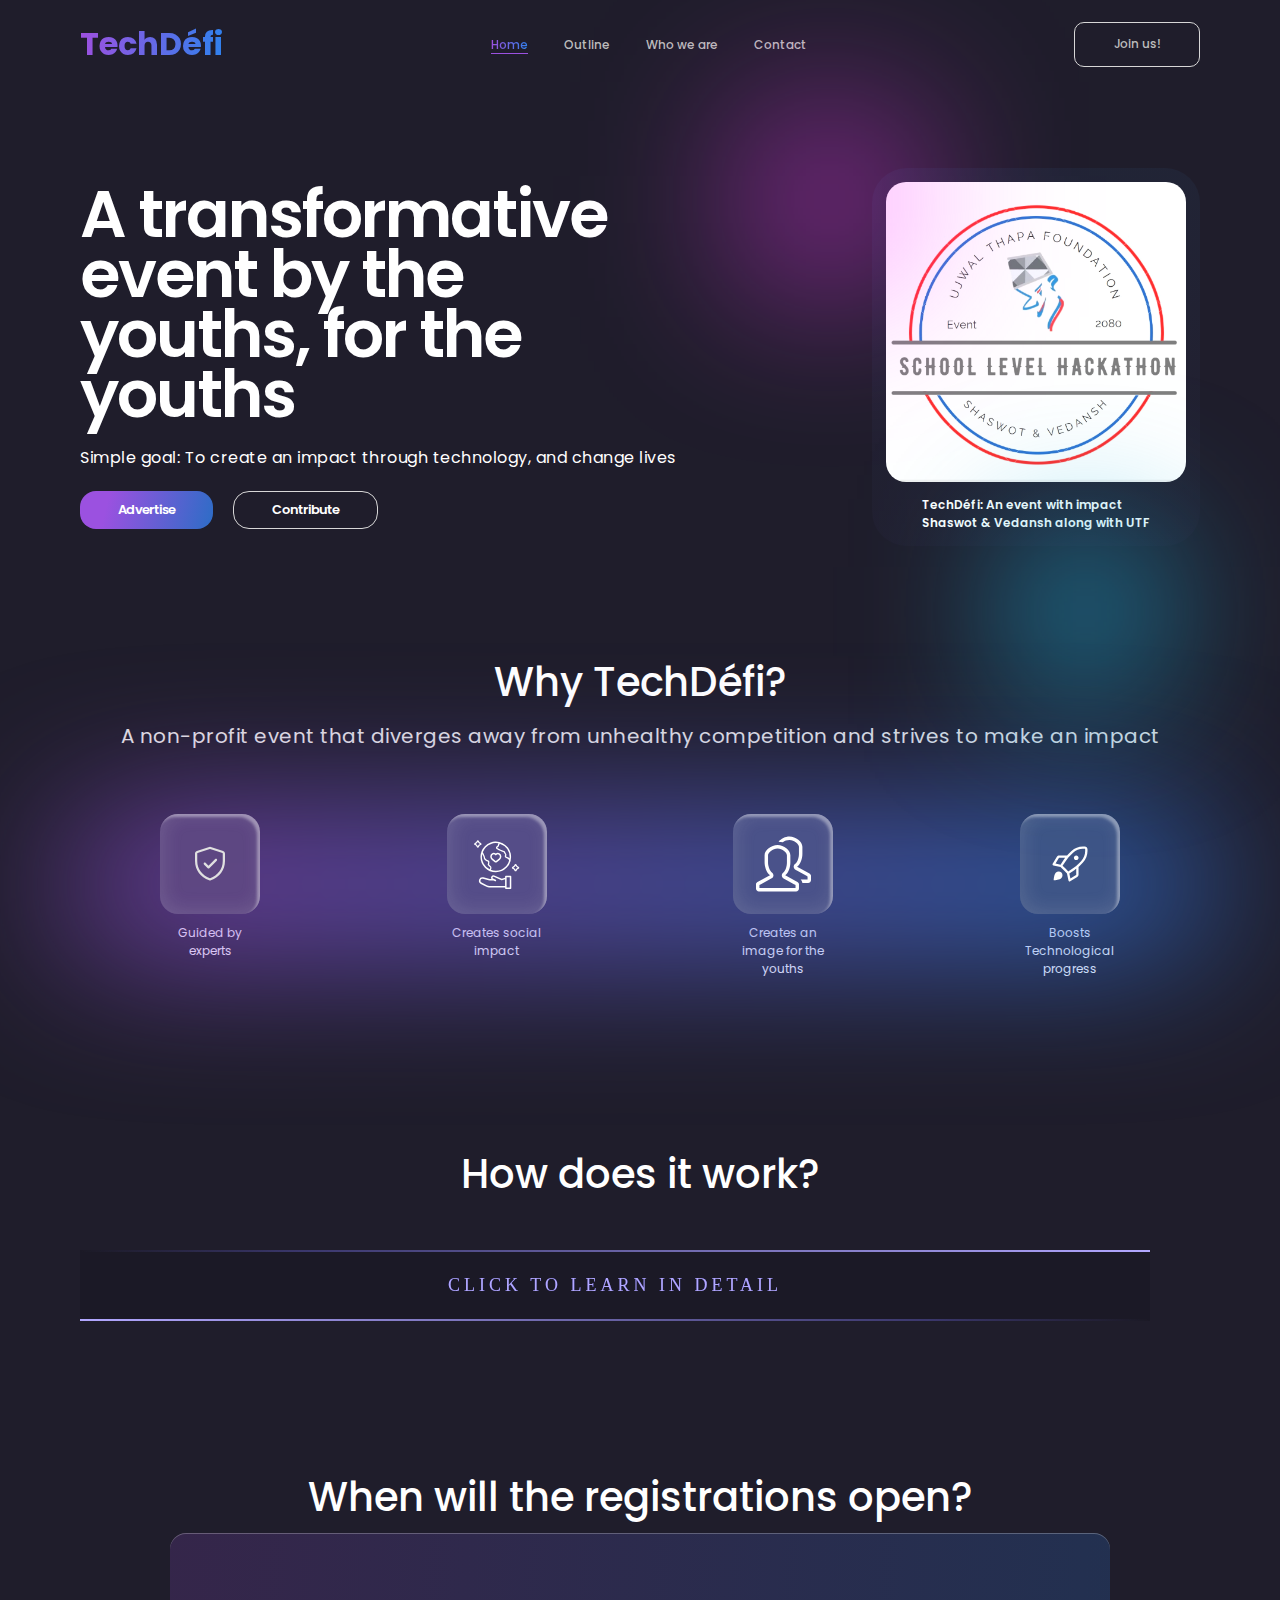
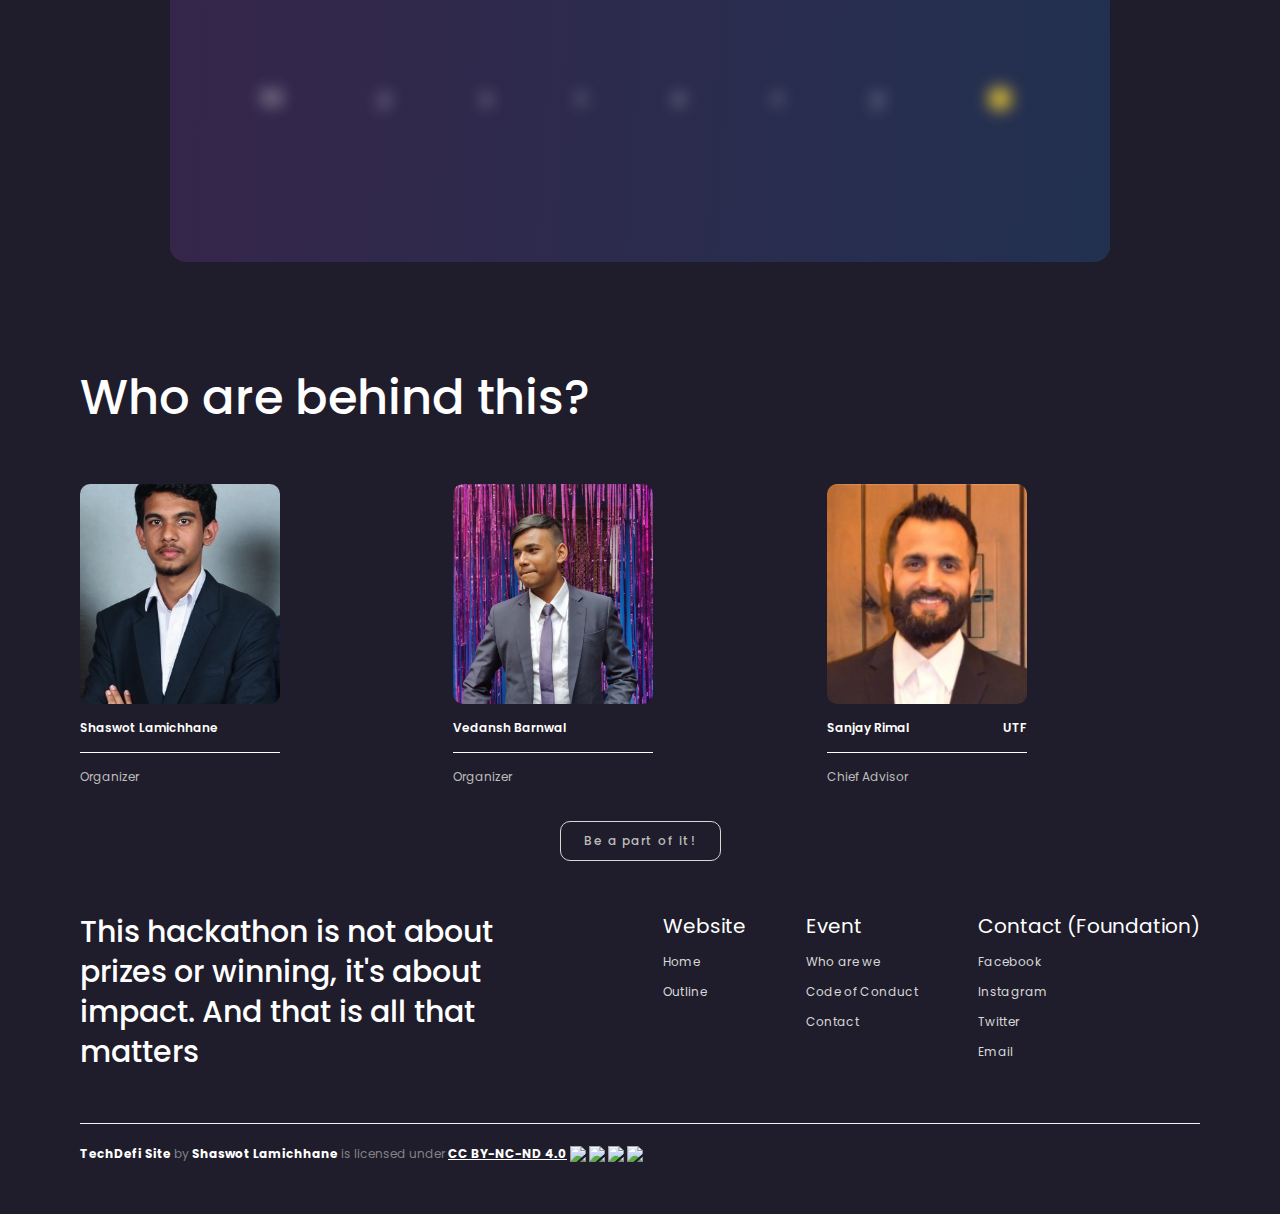
==== site.html @ e57a3fb1 "Add files via upload" ====
<!DOCTYPE html>
<html>
<head>
<title>TechDéfi | UTF Hackathon</title>
<meta http-equiv="Content-Type" content="text/html;charset=UTF-8"/>
<meta property="og:image" content="https://hackathon.ujwalthapafoundation.org/images/logo.png">
<meta property="og:title" content="TechDéfi | Hackathon with impact">
<meta property="og:type" content="website">
<meta property="og:description" content="TechDéfi is an impactful, first of its kind tech event by Shaswot Lamichhane and Vedansh Barnwal along with UTF">
<meta property="og:url" content="hackathon.ujwalthapafoundation.org">
<link rel="icon" href="images/1.png" type="image/icon type" >
<link rel="stylesheet" href="css/style.css">
<link rel="preconnect" href="https://fonts.googleapis.com">
<link rel="preconnect" href="https://fonts.gstatic.com" crossorigin>
<link href="https://fonts.googleapis.com/css2?family=Poppins:wght@100;200;300;400;500;600;700;800;900&display=swap" rel="stylesheet">
</head>
<body>
    <div class="landingpage">
        <div class="navbar">
          <a class="navlogo">TechDéfi</a>
          <button class="hamburger">
              <svg xmlns="http://www.w3.org/2000/svg" width="24" height="24" fill="none" stroke="currentColor" stroke-width="2" stroke-linecap="round" stroke-linejoin="round" class="feather feather-menu">
                <path d="M3 12h18M3 6h18M3 18h18"/>
              </svg>
            </button>
          <div class="navlinkwrap">
            <span class="navlink selectedlink"  style="cursor: pointer;" onclick="window.location.href='/'">Home</span>
            <span id="o" style="cursor: pointer;"class="navlink " ">Outline</span>
            <span style="cursor: pointer;"class="navlink"">Who we are</span>
            <span style="cursor: pointer;"class="navlink"onclick="window.location.href='mailto:hackathon@ujwalthapafoundation.org'">Contact</span>
          </div>
          <div class="buttonwrap">
            <button class="createbtn selectedbtn" onclick="window.location.href='https://forms.office.com/r/TqTCjkkeAK'">Join us!</button>
                    </div>
        </div>
        <div class="box">
          <div class="infobox">
            <p class="infobox-boldtext">
              A transformative event by the youths, for the youths
            </p>
            <p class="infobox-slimtext">

      Simple goal: To create an impact through technology, and change lives</p>
            <div class="infobox-btnwrapper">
              <button class="infobox-explorebtn selected" onclick="window.location.href='mailto:hackathon@ujwalthapafoundation.org'">Advertise</button>
              <button class="infobox-createbtn" onclick="window.location.href='mailto:hackathon@ujwalthapafoundation.org'">Contribute</button>
            </div>
          </div>
          <div class="display">
            <img class="display-logo" src="images/logo.png" border="0" >
            <div class="infowrapper">
              <div class="info">
                <!-- <img class="info-img" src="https://ujwalthapafoundation.org/wp-content/uploads/2022/01/utfoundation-logo_final-500x500.png" alt="unsplash-OG44d93i-NJk" border="0"> -->
                <div>
                  <p>TechDéfi: An event with impact</p>
                  <p>Shaswot & Vedansh along with UTF</p>
                </div>
        </div>
            </div>
          </div>
        </div>

        <div class="started">
          <p class="started-boldtext">Why TechDéfi?</p>
          <p class="started-slimtext">A non-profit event that diverges away from unhealthy competition and strives to make an impact</p>
          <div class="started-items">
            <div class="itemwrapper">
              <div class="started-items-item">
                <svg xmlns="http://www.w3.org/2000/svg" width="36" height="36" >
                  <path style="stroke:none;fill-rule:nonzero;fill:#e0e0e0;fill-opacity:1" d="M24.7969 14.6719c.4375-.4414.4375-1.1524 0-1.5938-.4414-.4375-1.1524-.4375-1.5938 0L16.5 19.7851l-2.9531-2.957c-.4414-.4375-1.1524-.4375-1.5938 0-.4375.4414-.4375 1.1524 0 1.5938l3.75 3.75a1.1246 1.1246 0 0 0 1.5938 0Zm0 0"/>
                  <path style="stroke:none;fill-rule:evenodd;fill:#e0e0e0;fill-opacity:1" d="M18.8086.957a2.6005 2.6005 0 0 0-1.6172 0L4.8164 4.9688C3.7344 5.3202 3 6.3241 3 7.4648V15c0 9.2852 5.6563 16.0586 14.1016 19.246a2.5853 2.5853 0 0 0 1.7968 0C27.3438 31.0587 33 24.2853 33 15V7.4648a2.6182 2.6182 0 0 0-1.8164-2.496Zm-.9219 2.1368a.3738.3738 0 0 1 .2266 0l12.375 4.0117c.1601.0547.2617.1992.2617.3593V15c0 8.1914-4.9219 14.2227-12.6445 17.1367a.2815.2815 0 0 1-.211 0C10.172 29.2227 5.25 23.1914 5.25 15V7.4648c0-.1601.1016-.3046.2617-.3593Zm0 0"/>
                </svg>
      </div>
              <p>Guided by experts</p>
            </div>
            <div class="itemwrapper">
              <div class="started-items-item">
<svg fill="#ffff" width="55px" height="64px" viewBox="0 0 512 512" xmlns="http://www.w3.org/2000/svg"><g id="SVGRepo_bgCarrier" stroke-width="0"></g><g id="SVGRepo_tracerCarrier" stroke-linecap="round" stroke-linejoin="round"></g><g id="SVGRepo_iconCarrier"> <title></title> <g id="earth_responsibility"> <path d="M110.28,79.25a10.5,10.5,0,0,0,0-19.4h0C99.05,55.2,96.65,52.8,92,41.57a10.49,10.49,0,0,0-19.4,0c-4.66,11.23-7,13.63-18.29,18.28a10.5,10.5,0,0,0,0,19.4c11,4.56,13.73,7.29,18.29,18.29a10.5,10.5,0,0,0,19.4,0C96.55,86.54,99.29,83.81,110.28,79.25Zm-28,10.5c-4.8-10.54-9.66-15.4-20.19-20.2C72.76,64.73,77.47,60,82.3,49.36,87.12,60,91.84,64.73,102.49,69.55,92,74.35,87.09,79.21,82.3,89.75Z"></path> <path d="M461.51,280.45h0c-11.23-4.66-13.63-7.05-18.28-18.28a10.5,10.5,0,0,0-19.4,0c-4.66,11.24-7.05,13.63-18.29,18.29a10.5,10.5,0,0,0,0,19.4c11,4.56,13.73,7.29,18.29,18.28a10.5,10.5,0,0,0,19.4,0c4.55-11,7.29-13.73,18.28-18.29a10.49,10.49,0,0,0,0-19.4Zm-28,29.89c-4.8-10.53-9.66-15.39-20.19-20.19,10.65-4.82,15.36-9.54,20.19-20.19,4.82,10.65,9.54,15.37,20.19,20.19C443.19,295,438.32,299.81,433.53,310.34Z"></path> <path d="M386.71,364.36H343a7,7,0,0,0-7,7v13.07l-30.27,8L235.4,362.32c-.22-.09-.44-.17-.67-.24a22.79,22.79,0,0,0-26.48,33.29h-4A80,80,0,0,1,184.8,393l-51.52-12.86a32.94,32.94,0,0,0-23.09,61.22L163,468.61a53.84,53.84,0,0,0,24.6,6H336v7.77a7,7,0,0,0,7,7h43.67a7,7,0,0,0,7-7v-111A7,7,0,0,0,386.71,364.36ZM336,460.58H187.6a39.82,39.82,0,0,1-18.18-4.41L116.61,428.9a18.94,18.94,0,0,1,13.28-35.2l51.52,12.87a94.28,94.28,0,0,0,22.81,2.8h24l14.46,7a7.11,7.11,0,0,0,3,.7,7,7,0,0,0,3.07-13.3l-24.77-12a8.82,8.82,0,0,1,6.2-16.43l72.22,30.93a7,7,0,0,0,4.54.33l29-7.7Zm43.67,14.77H350v-97h29.67Z"></path> <path d="M106.9,189.5a142.6,142.6,0,0,0,142.27,143h.39a141.47,141.47,0,0,0,102.15-43.1,142.7,142.7,0,0,0,35.47-61.9l.9-.38-.51-1.16A142.66,142.66,0,0,0,249.94,47.24c-2.4,0-4.76,0-7,.15a141.92,141.92,0,0,0-41.52,8.18,143.57,143.57,0,0,0-53.52,34.25,142.27,142.27,0,0,0-41,99.68Zm30.65,63.73a129,129,0,0,1-13.63-91.16c8,15.9,15.38,33.74,14.46,40.61l-.27,2,1,1.76c.5.86,12.2,20.84,38.51,28.82,1,3.7-.56,15.47-3.47,26l-.75,2.72,1.62,2.31c.41.59,9.85,14,21.22,20.55,1.29,2.46,3.46,9.16-4.27,18.06A129,129,0,0,1,137.55,253.23ZM355.61,117.05a127.87,127.87,0,0,1,22.59,73.19,129.61,129.61,0,0,1-.87,14.65c-3.43-5.75-5.05-6.32-6.39-6.77-2.38-.81-14.34-6.41-24.38-11.54-1.64-.84-2.63-1.34.45-9.08a30.32,30.32,0,0,0,1.74-5.21c1-5-2.51-10.66-6.56-17.18-1.67-2.69-4.46-7.19-4.71-8.68-1.56-9.59-14.84-14.12-28.9-18.9-20-6.83-35-13.76-44.34-20.61a5.81,5.81,0,0,1-1.44-1.37c.44-1.79,5.14-5.63,7.43-7.49,4.75-3.88,8.85-7.23,8.85-12.13.05-2.44,3.57-11.24,7.34-19.28A128.91,128.91,0,0,1,355.61,117.05ZM157.86,99.64a129.5,129.5,0,0,1,48.26-30.89,127.71,127.71,0,0,1,37.46-7.37c1.92-.1,3.91-.14,5.92-.14h.4a128.6,128.6,0,0,1,24.64,2.46c-3.12,6.79-6.89,15.85-7.4,21.1a46.25,46.25,0,0,1-4.5,4c-5.37,4.38-12,9.84-11.86,17.18.11,4.07,2.26,7.66,6.39,10.67,10.5,7.67,26.06,15,47.55,22.28,6.27,2.13,19.29,6.57,20.95,9.62.67,3.82,3.29,8.05,6.33,12.93,1.67,2.7,4.41,7.12,4.87,8.93-.2.68-.64,1.78-1,2.69-2.13,5.36-7.12,17.89,5.24,24.21,8.24,4.21,19.91,9.79,24.68,11.72,1.55,2.16,4.71,8.43,7.81,15.16a127.93,127.93,0,0,1-18.75,39.68,131.07,131.07,0,0,1-13.15,15.84,127.56,127.56,0,0,1-92.13,38.87h-.36a128.32,128.32,0,0,1-45.87-8.63c12.53-17.11,2-31.11,1.91-31.28l-.82-1.05-1.18-.61c-7-3.59-13.77-11.57-16.76-15.41.75-3.08,1.91-8.21,2.67-13.51.81-5.78,3-21.11-7-24a59.3,59.3,0,0,1-31.7-22.24c.07-15.25-14.91-44.11-21.66-56.34.18-.5.36-1,.55-1.51A127.94,127.94,0,0,1,157.86,99.64Z"></path> <path d="M211,216.17,240,239a15.35,15.35,0,0,0,19,0l29-22.86a33.86,33.86,0,0,0,13-26.76v-4.89A32.08,32.08,0,0,0,249.55,159a32.08,32.08,0,0,0-51.5,25.52v4.89A33.84,33.84,0,0,0,211,216.17Zm1-31.65a18.07,18.07,0,0,1,32.08-11.42,7,7,0,0,0,10.84,0,18.07,18.07,0,0,1,32.08,11.42v4.89a20,20,0,0,1-7.65,15.77L250.4,228a1.38,1.38,0,0,1-1.7,0l-29-22.86a20,20,0,0,1-7.65-15.77Z"></path> </g> </g></svg>              </div>
              <p>Creates social impact</p>
            </div>
            <div class="itemwrapper">
              <div class="started-items-item">
                <svg fill="#ffff" width="55px" height="64px" viewBox="0 0 32 32" version="1.1" xmlns="http://www.w3.org/2000/svg"><g id="SVGRepo_bgCarrier" stroke-width="0"></g><g id="SVGRepo_tracerCarrier" stroke-linecap="round" stroke-linejoin="round"></g><g id="SVGRepo_iconCarrier"> <path d="M23.313 26.102l-6.296-3.488c2.34-1.841 2.976-5.459 2.976-7.488v-4.223c0-2.796-3.715-5.91-7.447-5.91-3.73 0-7.544 3.114-7.544 5.91v4.223c0 1.845 0.78 5.576 3.144 7.472l-6.458 3.503s-1.688 0.752-1.688 1.689v2.534c0 0.933 0.757 1.689 1.688 1.689h21.625c0.931 0 1.688-0.757 1.688-1.689v-2.534c0-0.994-1.689-1.689-1.689-1.689zM23.001 30.015h-21.001v-1.788c0.143-0.105 0.344-0.226 0.502-0.298 0.047-0.021 0.094-0.044 0.139-0.070l6.459-3.503c0.589-0.32 0.979-0.912 1.039-1.579s-0.219-1.32-0.741-1.739c-1.677-1.345-2.396-4.322-2.396-5.911v-4.223c0-1.437 2.708-3.91 5.544-3.91 2.889 0 5.447 2.44 5.447 3.91v4.223c0 1.566-0.486 4.557-2.212 5.915-0.528 0.416-0.813 1.070-0.757 1.739s0.446 1.267 1.035 1.589l6.296 3.488c0.055 0.030 0.126 0.063 0.184 0.089 0.148 0.063 0.329 0.167 0.462 0.259v1.809zM30.312 21.123l-6.39-3.488c2.34-1.841 3.070-5.459 3.070-7.488v-4.223c0-2.796-3.808-5.941-7.54-5.941-2.425 0-4.904 1.319-6.347 3.007 0.823 0.051 1.73 0.052 2.514 0.302 1.054-0.821 2.386-1.308 3.833-1.308 2.889 0 5.54 2.47 5.54 3.941v4.223c0 1.566-0.58 4.557-2.305 5.915-0.529 0.416-0.813 1.070-0.757 1.739 0.056 0.67 0.445 1.267 1.035 1.589l6.39 3.488c0.055 0.030 0.126 0.063 0.184 0.089 0.148 0.063 0.329 0.167 0.462 0.259v1.779h-4.037c0.61 0.46 0.794 1.118 1.031 2h3.319c0.931 0 1.688-0.757 1.688-1.689v-2.503c-0.001-0.995-1.689-1.691-1.689-1.691z"></path> </g></svg>
              </div>
              <p>Creates an image for the youths</p>
            </div>
            <div class="itemwrapper">
              <div class="started-items-item">
                <svg xmlns="http://www.w3.org/2000/svg" width="36" height="36">
          <path style="stroke:none;fill-rule:evenodd;fill:#ffffff;fill-opacity:1" width="55px" d="M30.9453.5a16.7245 16.7245 0 0 0-11.4687 4.5508l-2.0274 1.914a35.9135 35.9135 0 0 0-2.3984 2.4805h-7.836c-.957 0-1.8437.5-2.3359 1.3203L.668 17.7891c-.1952.3242-.2226.7226-.0702 1.0664.1523.3476.4609.5976.828.6758l7.1134 1.496c.0586.0782.125.1485.1992.2188l3.1054 2.914 2.9102 3.1016c.0703.0742.1406.1406.2188.1992l1.496 7.1133c.0782.3672.3282.6758.6758.8281a1.158 1.158 0 0 0 1.0664-.0703l7.0235-4.211a2.7222 2.7222 0 0 0 1.3203-2.3358v-7.836a36.8748 36.8748 0 0 0 2.4844-2.3984l1.9101-2.0274A16.7411 16.7411 0 0 0 35.5 5.0508l-.004-1.8281C35.496 1.7187 34.2774.5 32.7774.5Zm-6.7226 22.3398a39.89 39.89 0 0 1-1.582 1.1172l-5.2813 3.5196 1.0547 5.0156 5.621-3.3711c.1172-.0703.1876-.1992.1876-.336ZM8.5234 18.6406l3.5196-5.2812a34.8776 34.8776 0 0 1 1.1172-1.582H7.2148a.3952.3952 0 0 0-.3359.1913L3.508 17.586ZM21.0781 6.75a14.3862 14.3862 0 0 1 9.8672-3.918h1.832c.211 0 .3868.1758.3868.3907v1.828c0 3.672-1.3985 7.2032-3.9141 9.8712l-1.9102 2.0273a34.7388 34.7388 0 0 1-5.996 5.0664l-5.1133 3.4102-2.711-2.8906c-.0195-.0157-.0351-.0352-.0547-.0508l-2.8906-2.7149 3.4102-5.1172c1.457-2.1796 3.1523-4.1914 5.0625-5.9921Zm5.4766 5.0273c0 1.2891-1.043 2.332-2.332 2.332-1.2891 0-2.332-1.0429-2.332-2.332 0-1.289 1.0429-2.332 2.332-2.332 1.289 0 2.332 1.043 2.332 2.332ZM9.4453 32c1.3985-1.3984 1.3985-4.043 0-5.4453-1.4023-1.3985-4.0469-1.3985-5.4453 0-1.879 1.8828-2.246 6.0703-2.3164 7.3789a.3609.3609 0 0 0 .3828.3828C3.375 34.2461 7.5625 33.879 9.4454 32Zm0 0"/>
        </svg>
              </div>
              <p>Boosts Technological progress</p>
            </div>
          </div>
        </div>
        <div class="started">
          <p class="started-boldtext">How does it work?</p>
          <a href="https://www.canva.com/design/DAFxlTripRM/WDEmiSwoBCjVU6bqqVrGkA/edit?utm_content=DAFxlTripRM&utm_campaign=designshare&utm_medium=link2&utm_source=sharebutton" class="learnmore">
            <span></span>
            <span></span>
            <span></span>
            <span></span>
            Click to learn in detail
        </a>
          </div>

        <div class="started"id="register">
          <p class="started-boldtext">When will the registrations open?</p>
          <section>
            <ul class="code" >
              <li tabindex="0" class="digit">
                <span>M</span>
              </li>
              <li tabindex="0" class="digit">
                <span>y</span>
              </li>
              <li tabindex="0" class="digit">
                <span>s</span>
              </li>
              <li tabindex="0" class="digit">
                <span>t</span>
              </li>
              <li tabindex="0" class="digit">
                <span>e</span>
              </li>
              <li tabindex="0" class="digit">
                <span>r</span>
              </li>
              <li tabindex="0" class="digit">
                <span>y</span>
              </li>

              <li tabindex="0" class="digit">
                <span>🌟</span>
              </li>
            </ul>
          </section>        <div class="team">
          <div class="title">
            <p class="titlebold">Who are behind this?</p>
          </div>
          <div class="people">
            <div class=person>
              <img class="person-img" src="images/shaswot.jpg" alt="Image of Shaswot Lamichhane" border="0">
              <div class="person-name">
                <p>Shaswot Lamichhane</p>
              </div>
              <p class="person-role">Organizer</p>
            </div>
            <div class=person>
              <img class="person-img" src="images/veda.jpg" alt="Vedansh" border="0">
              <div class="person-name">
                <p>Vedansh Barnwal</p>
              </div>
              <p class="person-role">Organizer</p>
            </div>
            <div class=person>
              <img class="person-img" src="images/sanjay.jpeg" border-radius="11em">
              <div class="person-name">
                <p>Sanjay Rimal</p>
                <p>UTF</p>
              </div>
              <p class="person-role">Chief Advisor</p>
            </div>
            <!-- <div class=person>
              <img class="person-img" src="sumana.jpg" alt="unsplash-OG44d93i-NJk" border="0">
              <div class="person-name">
                <p>Sumana Shrestha</p>
                
              </div>
              <p class="person-role">Advisor</p>
            </div> -->
          </div>
        </div>
        <div class="discover">
          <!-- <div class="discover-title">
            <p>Our sponsers</p>
            <div class="filters">

  
              <button class="filterbtn" onclick="window.location.href='mailto:hackathon@ujwalthapafoundation.org>
<svg width="30px" height="64px" viewBox="0 0 1024 1024" fill="#ffffff" class="icon" version="1.1" xmlns="http://www.w3.org/2000/svg" stroke="#ffffff" stroke-width="18.432"><g id="SVGRepo_bgCarrier" stroke-width="0"></g><g id="SVGRepo_tracerCarrier" stroke-linecap="round" stroke-linejoin="round"></g><g id="SVGRepo_iconCarrier"><path d="M545.5395 1023.356c-12.29 0-24.57-4.678-33.922-14.022a7.988 7.988 0 0 1 0-11.304 7.992 7.992 0 0 1 11.306 0c12.49 12.474 32.79 12.458 45.25-0.016 12.454-12.468 12.446-32.752-0.032-45.218a7.988 7.988 0 0 1 0-11.304 7.988 7.988 0 0 1 11.304 0c18.706 18.69 18.72 49.114 0.032 67.828-9.354 9.35-21.652 14.036-33.938 14.036zM624.7095 944.236c-12.828 0-24.882-4.996-33.946-14.068a7.988 7.988 0 0 1 0-11.304 7.988 7.988 0 0 1 11.304 0c12.07 12.078 33.14 12.11 45.218 0.032 12.468-12.466 12.46-32.76-0.016-45.234l-62.176-62.208a7.992 7.992 0 1 1 11.304-11.304l62.176 62.208c18.714 18.706 18.714 49.146 0.016 67.844-9.038 9.046-21.074 14.034-33.88 14.034zM703.8195 865.08c-12.29 0-24.568-4.676-33.922-14.03l-62.176-62.178a7.992 7.992 0 1 1 11.304-11.304l62.176 62.178c12.476 12.474 32.76 12.474 45.234 0 12.476-12.476 12.476-32.776 0-45.252l-62.192-62.16c-3.124-3.122-3.124-8.182 0-11.304s8.184-3.124 11.304 0l62.192 62.16c18.714 18.708 18.714 49.156 0 67.862-9.35 9.352-21.63 14.028-33.92 14.028zM782.9675 785.932c-12.28 0-24.558-4.67-33.914-14.008l-62.2-62.214a7.992 7.992 0 0 1 0-11.304 7.988 7.988 0 0 1 11.304 0l62.192 62.208c12.476 12.446 32.76 12.46 45.22 0 12.474-12.476 12.474-32.774 0-45.25L596.4175 506.222a7.988 7.988 0 0 1 0-11.304 7.988 7.988 0 0 1 11.304 0l209.154 209.138c18.712 18.708 18.712 49.154 0 67.86-9.336 9.346-21.618 14.016-33.908 14.016zM195.5575 666.348a7.988 7.988 0 0 1-7.128-4.366c-34.624-67.914-46.016-134.68-46.484-137.492a7.996 7.996 0 0 1 6.566-9.196c4.396-0.656 8.47 2.224 9.204 6.566 0.11 0.672 11.5 67.234 44.954 132.864a7.988 7.988 0 0 1-7.112 11.624zM434.9495 381.682a7.964 7.964 0 0 1-3.084-0.618c-55.508-23.242-93.164-42.814-93.538-43.01a8.004 8.004 0 0 1-3.388-10.79 7.974 7.974 0 0 1 10.79-3.388c0.368 0.196 37.466 19.48 92.304 42.432a8 8 0 0 1-3.084 15.374zM814.9335 676.154a7.992 7.992 0 0 1-6.504-12.64c47.724-66.914 56.922-162.708 57.008-163.668 0.406-4.388 4.176-7.682 8.69-7.238a8 8 0 0 1 7.236 8.69c-0.376 4.09-9.704 101.104-59.91 171.508a8.002 8.002 0 0 1-6.52 3.348zM477.7015 1000.76h-0.008c-12.804 0-24.85-4.996-33.906-14.05-18.69-18.684-18.69-49.118-0.008-67.838l33.922-33.922c18.144-18.126 49.732-18.112 67.83 0.016 18.698 18.698 18.698 49.13 0 67.83l-33.9 33.898c-9.072 9.07-21.12 14.066-33.93 14.066z m33.922-113.86a31.83 31.83 0 0 0-22.626 9.362l-33.906 33.906c-12.452 12.484-12.46 32.776 0 45.236a31.756 31.756 0 0 0 22.602 9.368h0.008c8.542 0 16.576-3.332 22.624-9.382l33.9-33.898c12.466-12.468 12.466-32.754 0-45.22a31.72 31.72 0 0 0-22.602-9.372zM398.5515 921.62c-12.804 0-24.842-4.988-33.898-14.044-18.69-18.712-18.69-49.146 0-67.86l45.22-45.22c18.128-18.104 49.748-18.12 67.828 0 18.706 18.708 18.706 49.14 0 67.846l-45.218 45.218c-9.066 9.064-21.12 14.06-33.932 14.06z m45.25-125.172a31.792 31.792 0 0 0-22.624 9.352l-45.22 45.22c-12.46 12.474-12.46 32.776 0 45.25a31.746 31.746 0 0 0 22.594 9.362 31.82 31.82 0 0 0 22.626-9.376l45.218-45.218c12.468-12.468 12.468-32.768 0-45.236a31.7 31.7 0 0 0-22.594-9.354zM319.4175 842.462c-12.82 0-24.858-4.98-33.9-14.04-9.064-9.046-14.06-21.094-14.068-33.906a47.664 47.664 0 0 1 14.038-33.938l33.93-33.914c18.12-18.136 49.74-18.122 67.844 0.016 9.064 9.042 14.054 21.08 14.054 33.898 0 12.804-4.99 24.852-14.054 33.914l-33.93 33.93c-9.064 9.06-21.11 14.04-33.914 14.04z m33.916-113.858a31.756 31.756 0 0 0-22.61 9.368l-33.93 33.914a31.77 31.77 0 0 0-9.352 22.624 31.808 31.808 0 0 0 9.384 22.61c12.054 12.07 33.118 12.07 45.204 0l33.93-33.93a31.772 31.772 0 0 0 9.37-22.61c0-8.54-3.326-16.558-9.362-22.586a31.778 31.778 0 0 0-22.634-9.39zM240.2775 763.33h-0.008c-12.812 0-24.85-4.982-33.898-14.04-18.7-18.712-18.7-49.144 0-67.844l22.61-22.61c18.12-18.128 49.692-18.098 67.812 0.016 9.064 9.062 14.054 21.102 14.062 33.906s-4.982 24.844-14.046 33.906l-22.61 22.61c-9.066 9.066-21.112 14.056-33.922 14.056z m22.594-102.548a31.74 31.74 0 0 0-22.586 9.362l-22.61 22.61c-12.46 12.468-12.46 32.758 0 45.234a31.734 31.734 0 0 0 22.594 9.354h0.008c8.542 0 16.574-3.326 22.618-9.37l22.61-22.61c6.042-6.042 9.362-14.068 9.362-22.602s-3.334-16.558-9.376-22.602c-6.054-6.042-14.08-9.376-22.62-9.376zM409.8875 548.506c-12.29 0-24.578-4.684-33.93-14.038-18.698-18.698-18.698-49.114 0-67.812l73.482-73.512c68.922-68.922 224.082-91.758 230.646-92.702 4.326-0.696 8.418 2.404 9.05 6.784a7.998 7.998 0 0 1-6.786 9.048c-1.562 0.218-156.464 23.03-221.608 88.174l-73.48 73.512c-12.46 12.46-12.46 32.744 0 45.204 12.468 12.476 32.75 12.476 45.22 0.016 4.154-4.154 102.328-101.134 152.63-50.886a7.992 7.992 0 0 1 0 11.304 7.988 7.988 0 0 1-11.304 0c-32.432-32.384-104.852 25.732-130.022 50.886-9.344 9.346-21.624 14.022-33.898 14.022zM907.3315 497.26a7.96 7.96 0 0 1-5.652-2.342L686.8715 280.096a7.992 7.992 0 0 1 0-11.304 7.988 7.988 0 0 1 11.304 0l214.808 214.822a7.992 7.992 0 0 1-5.652 13.646zM986.4795 463.33a7.96 7.96 0 0 1-5.652-2.342L720.7855 200.962a7.992 7.992 0 0 1 0-11.304 7.988 7.988 0 0 1 11.304 0l260.042 260.026a7.992 7.992 0 0 1-5.652 13.646z" fill=""></path><path d="M692.5235 282.438a7.992 7.992 0 0 1-5.652-13.646l33.914-33.916a7.992 7.992 0 1 1 11.304 11.304l-33.914 33.916a7.96 7.96 0 0 1-5.652 2.342zM907.3315 497.26a7.96 7.96 0 0 1-5.652-2.342 7.988 7.988 0 0 1 0-11.304l33.914-33.916a7.992 7.992 0 1 1 11.304 11.306l-33.914 33.914a7.968 7.968 0 0 1-5.652 2.342zM726.4375 203.304a7.992 7.992 0 0 1-5.652-13.646l186.672-186.67a7.992 7.992 0 1 1 11.304 11.304l-186.672 186.67a7.96 7.96 0 0 1-5.652 2.342zM986.4795 463.33a7.96 7.96 0 0 1-5.652-2.342 7.988 7.988 0 0 1 0-11.304l29.528-29.496a7.992 7.992 0 1 1 11.304 11.304l-29.528 29.496a7.966 7.966 0 0 1-5.652 2.342zM115.9175 519.838a7.992 7.992 0 0 1-5.654-13.646L325.0855 291.4c3.122-3.124 8.182-3.124 11.304 0s3.124 8.182 0 11.304L121.5695 517.496a7.978 7.978 0 0 1-5.652 2.342zM36.7835 485.94a7.966 7.966 0 0 1-5.652-2.342 7.988 7.988 0 0 1 0-11.304l260.042-260.026a7.988 7.988 0 0 1 11.304 0 7.988 7.988 0 0 1 0 11.304L42.4355 483.598a7.968 7.968 0 0 1-5.652 2.342z" fill=""></path><path d="M115.9175 519.838a7.98 7.98 0 0 1-5.654-2.342l-33.914-33.898c-3.124-3.124-3.124-8.182 0-11.304s8.182-3.124 11.304 0l33.916 33.898a7.992 7.992 0 0 1-5.652 13.646zM330.7395 305.046a7.966 7.966 0 0 1-5.652-2.342l-33.916-33.914a7.988 7.988 0 0 1 0-11.304 7.988 7.988 0 0 1 11.304 0l33.916 33.914a7.988 7.988 0 0 1 0 11.304 7.968 7.968 0 0 1-5.652 2.342zM36.7835 485.94a7.966 7.966 0 0 1-5.652-2.342l-28.2-28.2a7.994 7.994 0 0 1 11.304-11.306l28.2 28.2a7.988 7.988 0 0 1 0 11.304 7.962 7.962 0 0 1-5.652 2.344zM296.8235 225.914a7.978 7.978 0 0 1-5.652-2.342L81.9555 14.354c-3.124-3.124-3.124-8.182 0-11.304s8.182-3.124 11.304 0l209.216 209.216a7.988 7.988 0 0 1 0 11.304 7.964 7.964 0 0 1-5.652 2.344zM23.9635 415.784a23.848 23.848 0 0 1-16.974-7.026c-9.33-9.376-9.314-24.584 0.016-33.914 9.026-9.056 24.882-9.064 33.922 0.008a23.778 23.778 0 0 1 7.01 16.942 23.796 23.796 0 0 1-7.018 16.964 23.78 23.78 0 0 1-16.956 7.026z m0-31.978c-2.14 0-4.146 0.828-5.644 2.334a8.024 8.024 0 0 0-0.008 11.328c2.982 2.974 8.284 2.998 11.296-0.008a7.944 7.944 0 0 0 2.342-5.66c0-2.14-0.828-4.146-2.334-5.652a7.912 7.912 0 0 0-5.652-2.342z" fill=""></path></g></svg>           Be one
              </button>
            </div>
          </div>
          <div class="discover-items">
            <div class=item>
              <img class="person-img" src="https://pathao.com/np/wp-content/uploads/sites/7/2019/03/Pathao-icon.png" alt="unsplash-OG44d93i-NJk" border="0">
              <div class="person-name">
                <p>Pathao</p>
                <p>Rs.1,50,000</p>

              </div>
              <p class="person-role">Primary Tier</p>
            </div>
            <div class=item>
              <img class="person-img" src="eka.jpg" alt="unsplash-OG44d93i-NJk" border="0">
              <div class="person-name">
                <p>Eka Kombucha</p>
                <p>Rs.1,00,000</p>
              </div>
              <p class="person-role">Primary Tier</p>
            </div>
            <div class=item>
              <img class="person-img" src="[data-uri]" border="0">
              <div class="person-name">
                <p>Unilever</p>
                <p>Rs.50,000</p>
              </div>
              <p class="person-role">Secondary Tier</p>
            </div>

          </div> -->
          <button class="discover-loadbtn" onclick="window.location.href='https://forms.office.com/r/TqTCjkkeAK'">Be a part of it!</button>
        </div>
        <div class="footer">
          <div class="footer-main">
            This hackathon is not about prizes or winning, it's about impact. And that is all that matters</div>
          <div class="footer-navigate">
            <div class="nav">
              <h5>Website</h5>
              <p>Home</p>
              <p>Outline</p>
            </div>
            <div class="nav">
              <h5>Event</h5>
              <p>Who are we</p>
              <p>Code of Conduct</p>
              <p>Contact</p>
            </div>
            <div class="nav">
              <h5>Contact (Foundation)</h5>
              <p>Facebook</p>
              <p>Instagram</p>
              <p>Twitter</p>
              <p>Email</p>
            </div>
          </div>
        </div>
        <div class="footer2">
          <div>          <p xmlns:cc="http://creativecommons.org/ns#" xmlns:dct="http://purl.org/dc/terms/"><a style="color:white;text-decoration: none;""dct:title" rel="cc:attributionURL" href="https://hackathon.ujwalthapafoundation.org/"><b>TechDefi Site</b></a> by <a rel="cc:attributionURL dct:creator" property="cc:attributionName" href="https://shaswot-1.web.app/" style="color:white; text-decoration: none;"><b>Shaswot Lamichhane</b></a> is licensed under <a style="color:white;" href="http://creativecommons.org/licenses/by-nc-nd/4.0/?ref=chooser-v1" target="_blank" rel="license noopener noreferrer" style="display:inline-block;"><b>CC BY-NC-ND 4.0</b><img style="height:22px!important;margin-left:3px;vertical-align:text-bottom;" src="https://mirrors.creativecommons.org/presskit/icons/cc.svg?ref=chooser-v1"><img style="height:22px!important;margin-left:3px;vertical-align:text-bottom;" src="https://mirrors.creativecommons.org/presskit/icons/by.svg?ref=chooser-v1"><img style="height:22px!important;margin-left:3px;vertical-align:text-bottom;" src="https://mirrors.creativecommons.org/presskit/icons/nc.svg?ref=chooser-v1"><img style="height:22px!important;margin-left:3px;vertical-align:text-bottom;" src="https://mirrors.creativecommons.org/presskit/icons/nd.svg?ref=chooser-v1"></a></p> </div>
        </div>
      </div>
      <script src="js/script.js"></script>
</html>
---- css/style.css ----
html{
  scroll-behavior: smooth;
}
body {
    margin: 0;
    background-color: #252954;
  }
  
  .hidden {
    display: none;
  }
  
  .landingpage {
    margin: 0 auto;
    padding: 0 80px;
    position: relative;
    max-width: 1100px;
    overflow-y: auto;
    overflow-x: hidden;
    background-color: #1F1D2B;
  }
  .landingpage::before {
    content: "";
    position: absolute;
    width: 123px;
    height: 123px;
    left: 60%;
    top: 138px;
    filter: blur(90px);
    background-color: #FB37FF;
  }
  .landingpage::after {
    content: "";
    position: absolute;
    width: 123px;
    height: 123px;
    left: 80%;
    top: 550px;
    background-color: #18B2DE;
    filter: blur(80px);
  }
  .landingpage .navbar {
    display: flex;
    align-items: center;
    justify-content: space-between;
    padding: 20px 0;
    width: 100%;
  }
  .landingpage .box {
    display: flex;
    align-items: center;
    justify-content: space-between;
    margin-top: 80px;
  }
  .landingpage .team {
    margin-top: 100px;
  }
  .landingpage .discover {
    display: flex;
    flex-direction: column;
  }
  .landingpage .footer {
    margin: 50px 0;
    display: flex;
    align-items: center;
    justify-content: space-between;
  }
  .landingpage .footer2 {
    display: flex;
    justify-content: space-between;
    padding-bottom: 30px;
    border-top: 1px solid #F2F2F2;
  }
  
  .navbar .hamburgerlogowrap {
    display: flex;
    align-items: center;
  }
  .navbar .hamburger {
    display: none;
    color: #D7D7D7;
    background-color: #1F1D2B;
    border: none;
    margin-right: 10px;
  }
  .navbar .createbtn {
    cursor: pointer;
    background-color: transparent;
    border: none;
    width: 126px;
    height: 45px;
    color: #BCBCBC;
    font-family: "Poppins";
    font-style: normal;
    font-weight: 500;
    font-size: 12px;
  }
  .navbar .createbtn.selectedbtn {
    border: 1px solid #D7D7D7;
    border-radius: 10px;
  }
  .navbar .navlogo {
    height: 100%;
    background: linear-gradient(93.51deg, #9B51E0 2.84%, #3081ED 99.18%);
    -webkit-background-clip: text;
    -webkit-text-fill-color: transparent;
    font-family: "Poppins";
    font-style: normal;
    font-weight: 700;
    font-size: 32px;
  }
  .navbar .navlink {
    font-family: "Poppins";
    font-style: normal;
    font-weight: 500;
    font-size: 12px;
    color: #BCBCBC;
  }
  .navbar .navlink.selectedlink {
    background: linear-gradient(93.51deg, #9B51E0 2.84%, #3081ED 99.18%);
    -webkit-background-clip: text;
    -webkit-text-fill-color: transparent;
    border-bottom: 1.5px solid #9B51E0;
  }
  .navbar .navlink:hover{
    background: linear-gradient(93.51deg, #9B51E0 2.84%, #3081ED 99.18%);
    -webkit-text-fill-color: transparent;
    -webkit-background-clip: text;



  }
  .navbar .navlink:not(:last-child) {
    margin-right: 32px;
  }
  
  .box .infobox {
    animation-name: leftslide;
    animation-duration: 0.8s;
    max-height: 500px;
    max-width: 55%;
    overflow: hidden;
  }
  .box .infobox-boldtext {
    margin: 0;
    font-family: Poppins;
    color: #FFFFFF;
    font-size: 65px;
    font-weight: 600;
    line-height: 60px;
    letter-spacing: -2px;
    text-align: left;
  }
  .box .infobox-slimtext {
    margin: 24px 0;
    font-family: Poppins;
    color: #FFFFFF;
    font-size: 16px;
    font-weight: 400;
    line-height: 18px;
    letter-spacing: 0.5px;
    text-align: left;
  }
  .box .infobox-btnwrapper {
    display: flex;
  }
  .box .infobox-explorebtn {
    cursor: pointer;
    display: flex;
    justify-content: center;
    align-items: center;
    background-color: #1F1D2B;
    padding: 8px 38px;
    border-radius: 16px;
    font-family: "Poppins";
    font-style: normal;
    font-weight: 600;
    font-size: 13px;
    letter-spacing: -1px;
    color: #FFFFFF;
    animation: glowing 20s linear infinite;
  }
  .box .infobox-explorebtn:hover{
    animation: glowing 20s linear infinite;
    opacity: 0.9;
    transition: opacity .3s ease-in-out;
    border-radius: 16px;
  }
  .box .infobox-createbtn {
    cursor: pointer;
    margin-left: 20px;
    display: flex;
    justify-content: center;
    align-items: center;
    background-color: transparent;
    padding: 8px 38px;
    border: 1px solid #D7D7D7;
    border-radius: 16px;
    font-family: "Poppins";
    font-style: normal;
    font-weight: 600;
    font-size: 13px;
    letter-spacing: -1px;
    color: #FFFFFF;
  }
  .box .infobox .selected {
    border: none;
    background: linear-gradient(103.91deg, #9B51E0 21.01%, rgba(48, 129, 237, 0.8) 100%);
  }
  .box .display {
    animation-name: rightslide;
    animation-duration: 0.8s;
    padding: 14px;
    background: linear-gradient(169.44deg, rgba(58, 129, 191, 0.08) 1.85%, rgba(65, 48, 90, 0.08) 98.72%);
    border-radius: 35px;
    max-height: 450px;
    max-width: 50%;
    overflow: hidden;
  }
  .box .display-logo {
    object-fit: cover;
    flex-shrink: 0;
    width: 300px;
    height: 300px;
    border-radius: 20px;
  }
  .box .display .infowrapper {
    display: flex;
    align-items: center;
    justify-content: center;
    margin-top: 10px;
  }
  .box .display .info {
    display: flex;
    align-items: center;
    font-family: "Poppins";
    font-style: normal;
    color: #FFFFFF;
    font-weight: 600;
    font-size: 12px;
  }
  .box .display .info p {
    margin: 0;
  }
  .box .display .info-img {
    object-fit: cover;
    flex-shrink: 0;
    width: 30px;
    height: 30px;
    border-radius: 50%;
    margin-right: 10px;
  }
  .box .display .info2 {
    display: flex;
    flex-direction: column;
    align-items: flex-start;
    font-family: "Poppins";
    color: #FFFFFF;
    font-style: normal;
    font-weight: 600;
    font-size: 12px;
  }
  .box .display .info2 p {
    margin: 0;
  }
  .box .display .info2 .iconwrapper {
    display: flex;
    align-items: center;
  }
  .box .display .info2 .iconwrapper svg {
    margin-right: 5px;
  }
  
  .team .title {
    display: flex;
    justify-content: space-between;
    align-items: flex-end;
    margin-bottom: 50px;
  }
  .team .title .titlebold {
    margin: 0;
    font-family: "Poppins";
    font-style: normal;
    color: #FFFFFF;
    font-weight: 500;
    font-size: 48px;
    line-height: 72px;
  }
  .team .title .titleslim {
    margin: 0;
    font-family: "Poppins";
    font-style: normal;
    color: #D7D7D7;
    font-weight: 600;
    font-size: 18px;
    line-height: 36px;
    letter-spacing: -1px;
  }
  .team .people {
    display: grid;
    grid-template-columns: auto auto auto auto;
    grid-row-gap: 20px;
    grid-column-gap: 20px;
    justify-content: space-between;
  }
  
  .started {
    margin-top: 100px;
    display: flex;
    flex-direction: column;
  }
  .started-boldtext {
    margin: 0;
    align-self: center;
    font-family: "Poppins";
    font-style: normal;
    color: #FFFFFF;
    font-weight: 500;
    font-size: 40px;
    line-height: 72px;
  }
  .started-slimtext {
    margin: 0;
    align-self: center;
    font-family: "Poppins";
    font-style: normal;
    font-weight: 400;
    font-size: 20px;
    line-height: 36px;
    letter-spacing: 0.5px;
    color: #E2E2E2;
  }
  .started-items {
    padding: 60px 80px;
    position: relative;
    display: grid;
    grid-template-columns: auto auto auto auto;
    grid-column-gap: 20px;
    grid-row-gap: 20px;
    justify-content: space-between;
  }
  .started-items:before {
    content: "";
    position: absolute;
    width: 100%;
    height: 100px;
    top: 80px;
    filter: blur(80px);
    background: linear-gradient(93.51deg, #9B51E0 2.84%, #3081ED 99.18%);
  }
  .started-items .itemwrapper p {
    width: 100px;
    margin: 0;
    margin-top: 10px;
    text-align: center;
    font-family: "Poppins";
    font-style: normal;
    font-weight: 400;
    font-size: 12px;
    color: #FFFFFF;
  }
  .started-items-item {
    display: flex;
    align-items: center;
    justify-content: center;
    width: 100px;
    height: 100px;
    border-radius: 18px;
    background-color: red;
    background: rgba(255, 255, 255, 0.095);
    box-shadow: inset 2.01px -2.01px 20px rgba(214, 214, 214, 0.17), inset -3.01333px 3.01333px 3.01333px rgba(255, 255, 255, 0.39);
    backdrop-filter: blur(74.4293px);
  }
  
  .discover-title {
    display: flex;
    align-items: center;
    justify-content: space-between;
  }
  .discover-title p {
    font-family: "Poppins";
    font-style: normal;
    font-weight: 500;
    font-size: 36px;
    letter-spacing: -1px;
    color: #FFFFFF;
  }
  .discover-items {
    display: grid;
    grid-template-columns: auto auto auto auto;
    grid-row-gap: 20px;
    grid-column-gap: 20px;
    justify-content: space-between;
  }
  .discover-loadbtn {
    cursor: pointer;
    margin-top: 20px;
    align-self: center;
    width: 161px;
    height: 40px;
    border: 1px solid #D7D7D7;
    border-radius: 10px;
    background-color: transparent;
    font-family: "Poppins";
    font-style: normal;
    font-weight: 500;
    font-size: 12px;
    letter-spacing: 1.5px;
    color: #BCBCBC;
  }
  
  .footer-main {
    max-width: 40%;
    font-family: "Poppins";
    font-style: normal;
    font-weight: 500;
    font-size: 30px;
    line-height: 40px;
    color: #FFFFFF;
  }
  .footer-navigate {
    display: flex;
  }
  .footer-navigate .nav {
    margin-left: 60px;
  }
  .footer-navigate .nav h5 {
    margin: 0;
    font-family: "Poppins";
    font-style: normal;
    font-weight: 400;
    font-size: 20px;
    line-height: 30px;
    color: #FFFFFF;
  }
  .footer-navigate .nav p {
    font-family: "Poppins";
    font-style: normal;
    font-weight: 400;
    font-size: 12px;
    line-height: 18px;
    letter-spacing: 0.03em;
    color: #D7D7D7;
  }
  
  .footer2 p {
    font-family: "Poppins";
    font-style: normal;
    font-weight: 400;
    font-size: 12px;
    line-height: 36px;
    color: #828282;
  }
  
  .person {
    display: flex;
    flex-direction: column;
    justify-self: center;
  }
  .person-img {
    object-fit: cover;
    flex-shrink: 0;
    width: 200px;
    height: 220px;
    border-radius: 10px;
    transition: 0.3s;
    cursor: pointer;
  }
  .person-img:hover {
    transform: scale(1.05);
  }
  .person-name {
    display: flex;
    align-items: center;
    justify-content: space-between;
    border-bottom: 1px solid white;
    font-family: "Poppins";
    font-style: normal;
    font-weight: 600;
    font-size: 12px;
    line-height: 24px;
    color: #FFFFFF;
  }
  .person-role {
    font-family: "Poppins";
    font-style: normal;
    font-weight: 400;
    font-size: 12px;
    line-height: 24px;
    color: #BCBCBC;
  }
  
  .filters {
    display: flex;
    align-items: center;
  }
  .filters .filter {
    display: flex;
    align-items: center;
    margin-right: 30px;
    font-family: "Poppins";
    font-style: normal;
    font-weight: 500;
    font-size: 12px;
    color: #FFFFFF;
  }
  .filters .filter svg {
    margin-right: 5px;
    margin-left: 5px;
  }
  .filters .filterbtn {
    display: flex;
    align-items: center;
    justify-content: center;
    width: 100px;
    height: 30px;
    background: linear-gradient(93.51deg, #9B51E0 2.84%, #3081ED 99.18%);
    border: none;
    border-radius: 10px;
    font-family: "Poppins";
    font-style: normal;
    font-weight: 500;
    font-size: 12px;
    color: #FFFFFF;
  }
  .filters .filterbtn svg {
    margin-right: 5px;
  }
  
  @media screen and (max-width: 1500px) {
    .landingpage {
      max-width: 1200px;
    }
  }
  @media screen and (max-width: 1040px) {
    .box {
      flex-direction: column;
    }
    .box .infobox {
      max-height: 450px;
      max-width: none;
      margin-bottom: 50px;
    }
    .box .display {
      display: none;
      max-height: none;
      max-width: none;
    }
  
    .team .people {
      grid-template-columns: auto auto;
      justify-content: space-around;
    }
  
    .discover-items {
      grid-template-columns: auto auto auto;
      justify-content: space-around;
    }
  
    .footer {
      flex-direction: column;
    }
    .footer-main {
      max-width: 80%;
      margin-bottom: 50px;
      text-align: center;
    }
    .footer-navigate .nav:first-child {
      margin: 0;
    }
  }
  @media screen and (max-width: 925px) {
    .navlinkwrap {
      display: none;
    }
  
    .buttonwrap {
      display: none;
    }
  
    .hamburger {
      display: flex !important;
      align-items: center;
    }
  
    .started-slimtext {
      text-align: center;
    }
  }
  @media screen and (max-width: 825px) {
    .started-items {
      display: grid;
      grid-template-columns: auto auto;
      justify-content: space-evenly;
      padding: 50px 0;
    }
    .started-items:before {
      height: 200px;
      top: 90px;
      filter: blur(120px);
    }
  
    .discover-items {
      grid-template-columns: auto auto;
      justify-content: space-around;
    }
  }
  @media screen and (max-width: 700px) {
    .box {
      flex-direction: column;
    }
    .box .infobox {
      max-height: none;
      max-width: none;
      margin-bottom: 50px;
    }
    .box .display {
      display: block;
      max-height: none;
      max-width: none;
    }
  
    .discover-title {
      justify-content: center;
    }
    .discover-title .filters {
      display: none;
    }
  
    .team .title {
      justify-content: center;
    }
    .team .title .titleslim {
      display: none;
    }
  }
  @media screen and (max-width: 600px) {
    .landingpage {
      padding: 0 20px;
    }
  
    .box .infobox-boldtext {
      font-size: 45px;
      line-height: 50px;
    }
    .box .infobox-slimtext {
      font-size: 12px;
      line-height: 16px;
    }
  
    .discover-items {
      grid-template-columns: auto;
      justify-content: space-around;
    }
  
    .team .people {
      grid-template-columns: auto;
      justify-content: space-around;
    }
  
    .footer-main {
      font-size: 20px;
      line-height: 30px;
      max-width: 100%;
      margin-bottom: 50px;
      text-align: center;
    }
  
    .footer-navigate {
      justify-content: space-between;
      width: 100%;
    }
    .footer-navigate .nav {
      margin-left: 20px;
    }
    .footer-navigate .nav h5 {
      font-size: 15px;
      line-height: 30px;
    }
    .footer-navigate .nav p {
      font-size: 10px;
      line-height: 18px;
    }
  }
  @media screen and (max-width: 480px) {
    .landingpage .box .infobox-boldtext {
      font-size: 32px;
      line-height: 1.4em;
      text-align: center;
    }
    .landingpage .box .infobox-slimtext {
      text-align: center;
    }
    .landingpage .box .infobox-btnwrapper {
      justify-content: center;
    }
  }
  @keyframes leftslide {
    from {
      transform: translateX(-700px);
    }
    to {
      transform: translateX(0px);
    }
  }
  @keyframes rightslide {
    from {
      transform: translateX(550px);
    }
    to {
      transform: translateX(0px);
    }
  }

  section {
    display: grid;
    gap: 4rem;
    align-items: center;
    justify-content: center;
  }
  
  section p {
    margin: 0;
    font-size: 2.25rem;
    color: hsl(0 0% 40%);
    text-align: center;
    background: linear-gradient(hsl(0 0% 80%), hsl(0 0% 50%));
    color: transparent;
    background-clip: text;
  }
  
  .code {
    font-size: 3rem;
    display: flex;
    flex-wrap: nowrap;
    color: hsl(0 0% 100%);
    border-radius: 1rem;
    background: linear-gradient(93.51deg, #9b51e02c 2.84%, #3082ed31 99.18%);
    justify-content: center;
    box-shadow: 0 1px hsl(0 0% 100% / 0.25) inset;
  }
  
  .code:hover {
    cursor: grab;
  }
  
  .digit {
    display: flex;
    height: 100%;
    padding: 8.5rem 2.5rem;
  }
  
  .digit:focus-visible {
    outline-color: hsl(0 0% 50% / 0.25);
    outline-offset: 1rem;
  }
  
  .digit span {
    scale: calc(var(--active, 0) + 0.5);
    filter: blur(calc((1 - var(--active, 0)) * 1rem));
    transition: scale calc(((1 - var(--active, 0)) + 0.2) * 1s), filter calc(((1 - var(--active, 0)) + 0.2) * 1s);
  }
  
  ul {
    padding: 0;
    margin: 0;
  }
  
  .digit:first-of-type {
    padding-left: 5rem;
  }
  .digit:last-of-type {
    padding-right: 5rem;
  }
  
  :root {
    --lerp-0: 1; /* === sin(90deg) */
    --lerp-1: calc(sin(50deg));
    --lerp-2: calc(sin(45deg));
    --lerp-3: calc(sin(35deg));
    --lerp-4: calc(sin(25deg));
    --lerp-5: calc(sin(15deg));
  }
  
  .digit:is(:hover, :focus-visible) {
    --active: var(--lerp-0);
  }
  .digit:is(:hover, :focus-visible) + .digit,
  .digit:has(+ .digit:is(:hover, :focus-visible)) {
    --active: var(--lerp-1);
  }
  .digit:is(:hover, :focus-visible) + .digit + .digit,
  .digit:has(+ .digit + .digit:is(:hover, :focus-visible)) {
    --active: var(--lerp-2);
  }
  .digit:is(:hover, :focus-visible) + .digit + .digit + .digit,
  .digit:has(+ .digit + .digit + .digit:is(:hover, :focus-visible)) {
    --active: var(--lerp-3);
  }
  .digit:is(:hover, :focus-visible) + .digit + .digit + .digit + .digit,
  .digit:has(+ .digit + .digit + .digit + .digit:is(:hover, :focus-visible)) {
    --active: var(--lerp-4);
  }
  .digit:is(:hover, :focus-visible) + .digit + .digit + .digit + .digit + .digit,
  .digit:has(+ .digit + .digit + .digit + .digit + .digit:is(:hover, :focus-visible)) {
    --active: var(--lerp-5);
  }
  a.learnmore{
    position: relative ;
    display: inline-block ;
    padding: 25px 30px ;
    margin: 40px 0;
    color: #03e9f4;
    text-decoration: none;
    text-transform: uppercase;
    font-size: large;
    transition: 0.5s;
    letter-spacing: 4px;
    overflow: hidden;
    margin-right: 50px;
    text-align: center;
    filter: hue-rotate(70deg);
    background-color: rgba(0,0,0,0.125);

   
}
a.learnmore:hover{
    background: #03e9f4;
    color: #050801;
    box-shadow: 0 0 5px #03e9f4,
                0 0 25px #03e9f4,
                0 0 50px #03e9f4,
                0 0 200px #03e9f4;
     -webkit-box-reflect:below 1px linear-gradient(transparent, #0005);
}
a.learnmore span{
    position: absolute;
    display: block;
}
a.learnmore span:nth-child(1){
    top: 0;
    left: 0;
    width: 100%;
    height: 2px;
    background: linear-gradient(90deg,transparent,#03e9f4);
    animation: animate1 1s linear infinite;
}
@keyframes animate1{
    0%{
        left: -100%;
    }
    50%,100%{
        left: 100%;
    }
}
a.learnmore span:nth-child(2){
    top: -100%;
    right: 0;
    width: 2px;
    height: 100%;
    background: linear-gradient(180deg,transparent,#03e9f4);
    animation: animate2 1s linear infinite;
    animation-delay: 0.25s;
}
@keyframes animate2{
    0%{
        top: -100%;
    }
    50%,100%{
        top: 100%;
    }
}
a.learnmore span:nth-child(3){
    bottom: 0;
    right: 0;
    width: 100%;
    height: 2px;
    background: linear-gradient(270deg,transparent,#03e9f4);
    animation: animate3 1s linear infinite;
    animation-delay: 0.50s;
}
@keyframes animate3{
    0%{
        right: -100%;
    }
    50%,100%{
        right: 100%;
    }
}


a.learnmore span:nth-child(4){
    bottom: -100%;
    left: 0;
    width: 2px;
    height: 100%;
    background: linear-gradient(360deg,transparent,#03e9f4);
    animation: animate4 1s linear infinite;
    animation-delay: 0.75s;
  }
@keyframes animate4{
    0%{
        bottom: -100%;
    }
    50%,100%{
        bottom: 100%;
    }
}
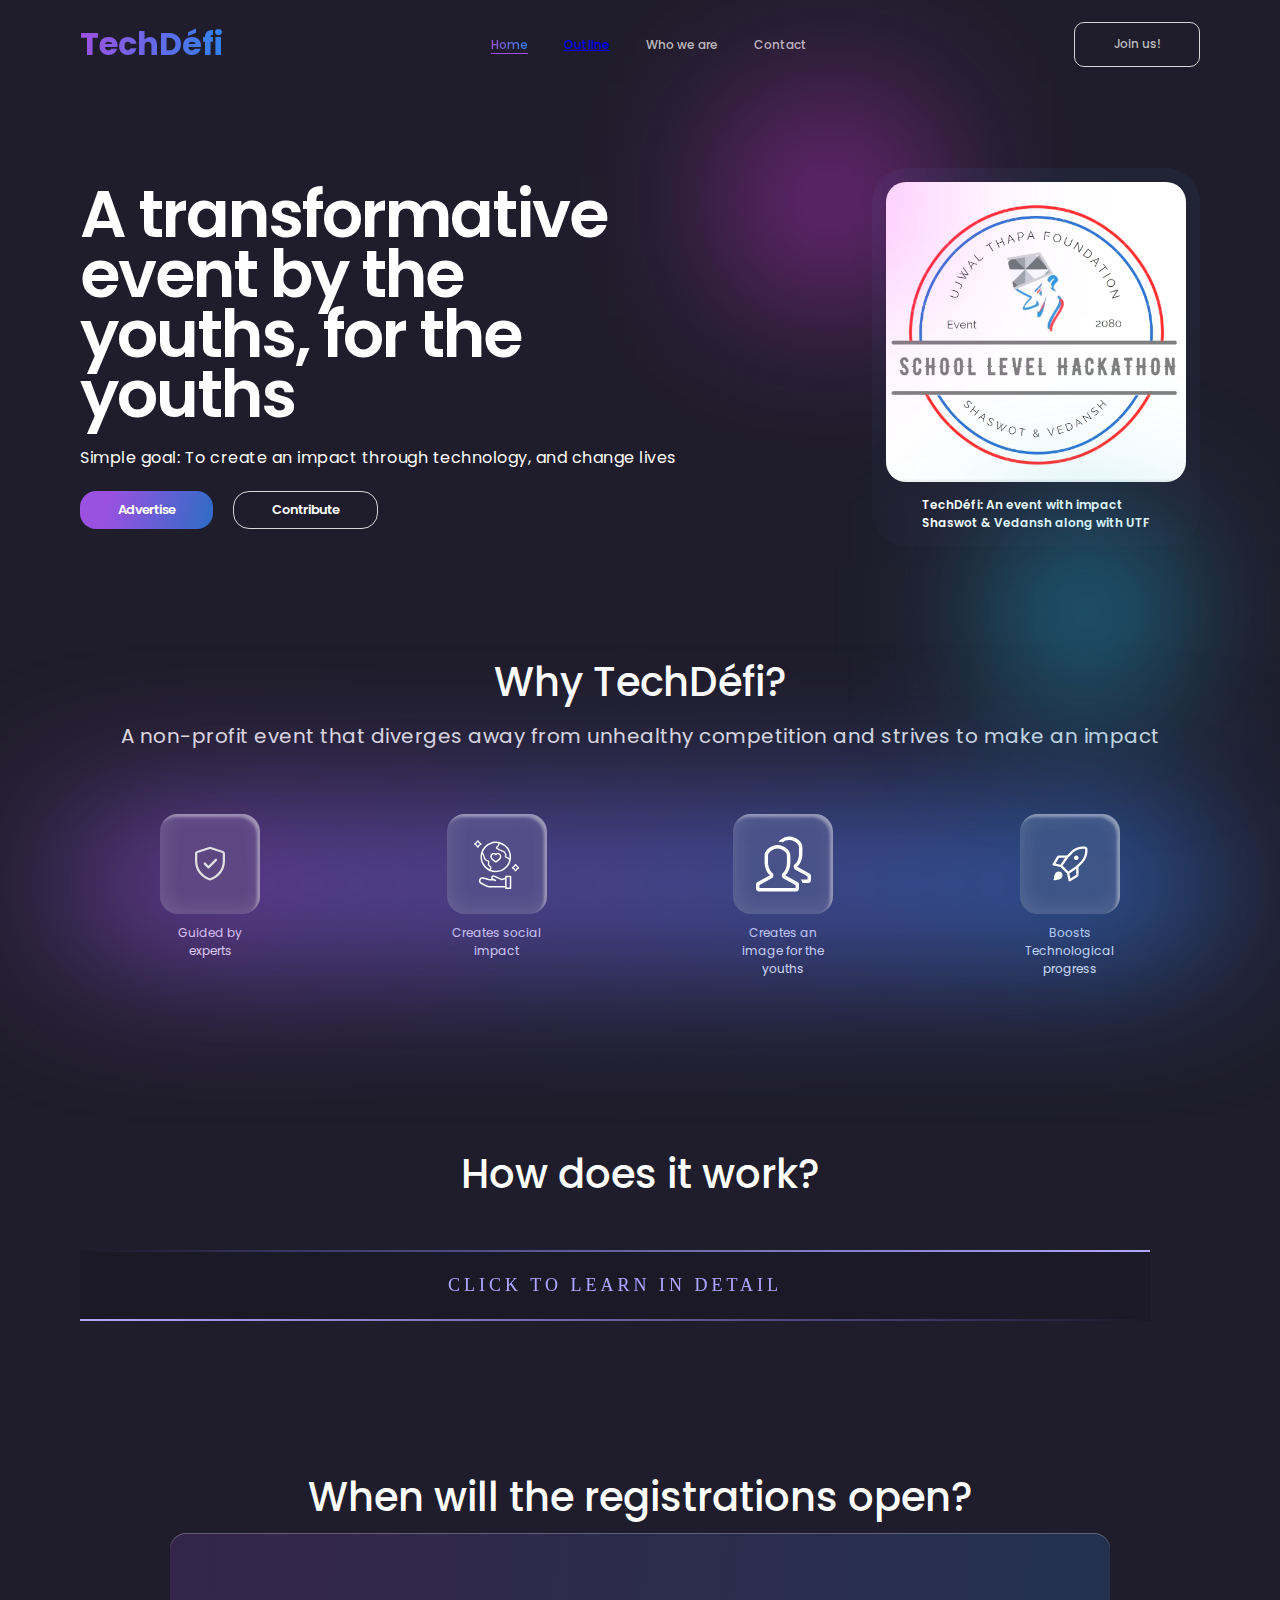
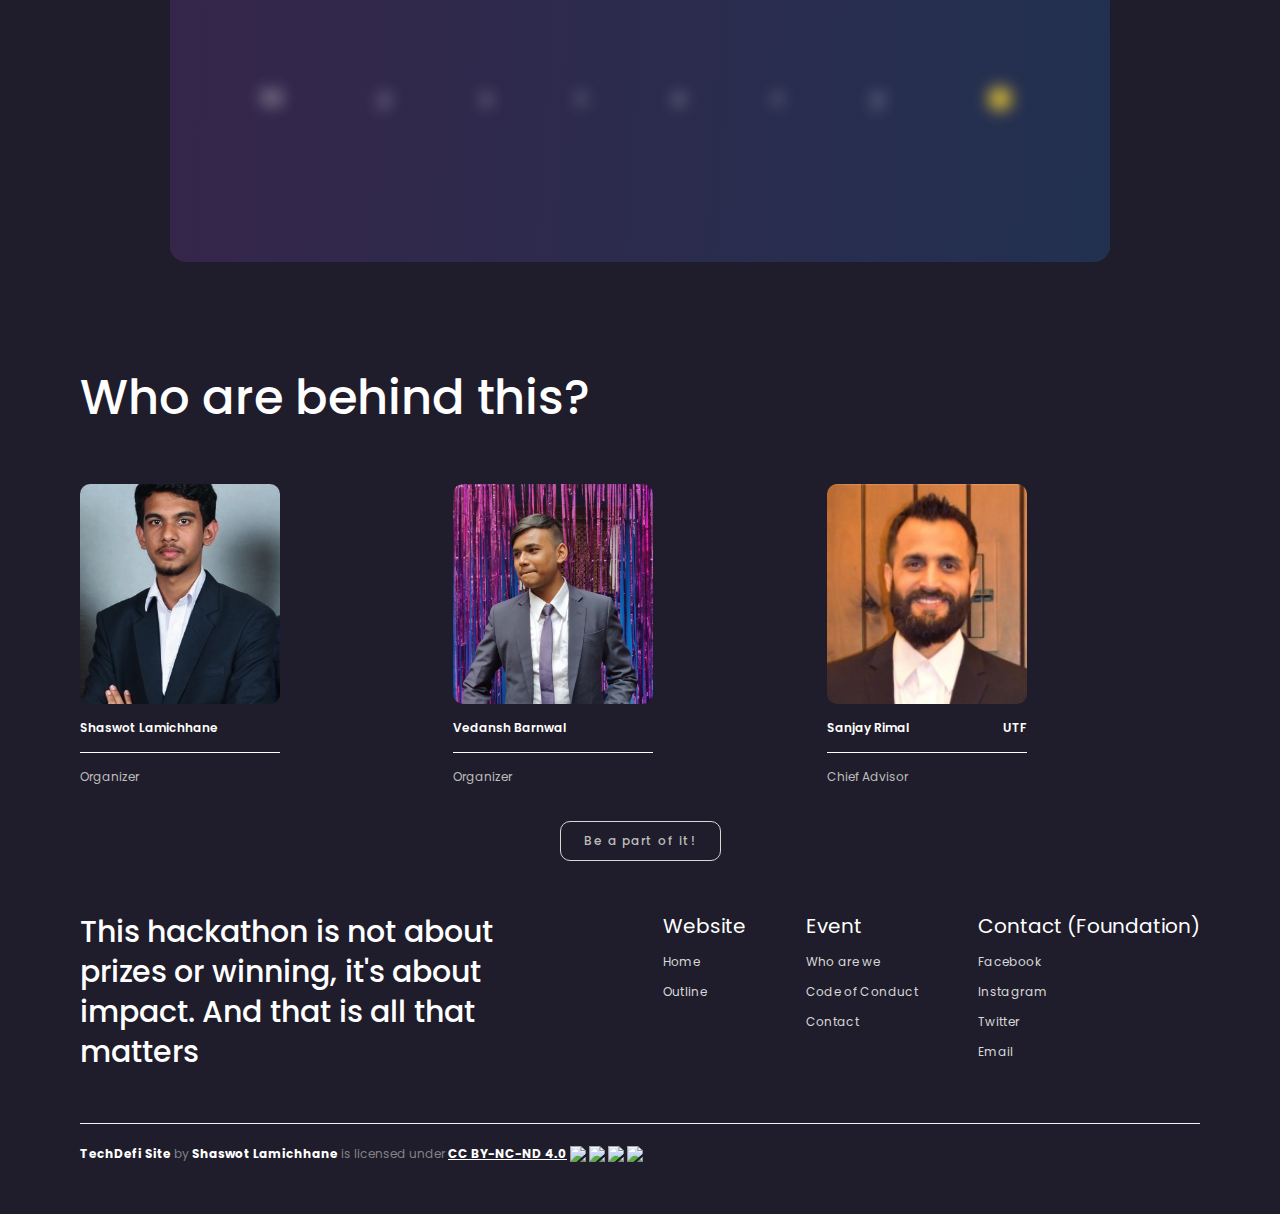
==== commit 179f48df: "added anchor tag to redirect to outline.html" ====
--- a/site.html
+++ b/site.html
@@ -25,7 +25,7 @@
             </button>
           <div class="navlinkwrap">
             <span class="navlink selectedlink"  style="cursor: pointer;" onclick="window.location.href='/'">Home</span>
-            <span id="o" style="cursor: pointer;"class="navlink " ">Outline</span>
+            <span id="o" style="cursor: pointer;"class="navlink " "><a href="outline.html">Outline</a></span>
             <span style="cursor: pointer;"class="navlink"">Who we are</span>
             <span style="cursor: pointer;"class="navlink"onclick="window.location.href='mailto:hackathon@ujwalthapafoundation.org'">Contact</span>
           </div>
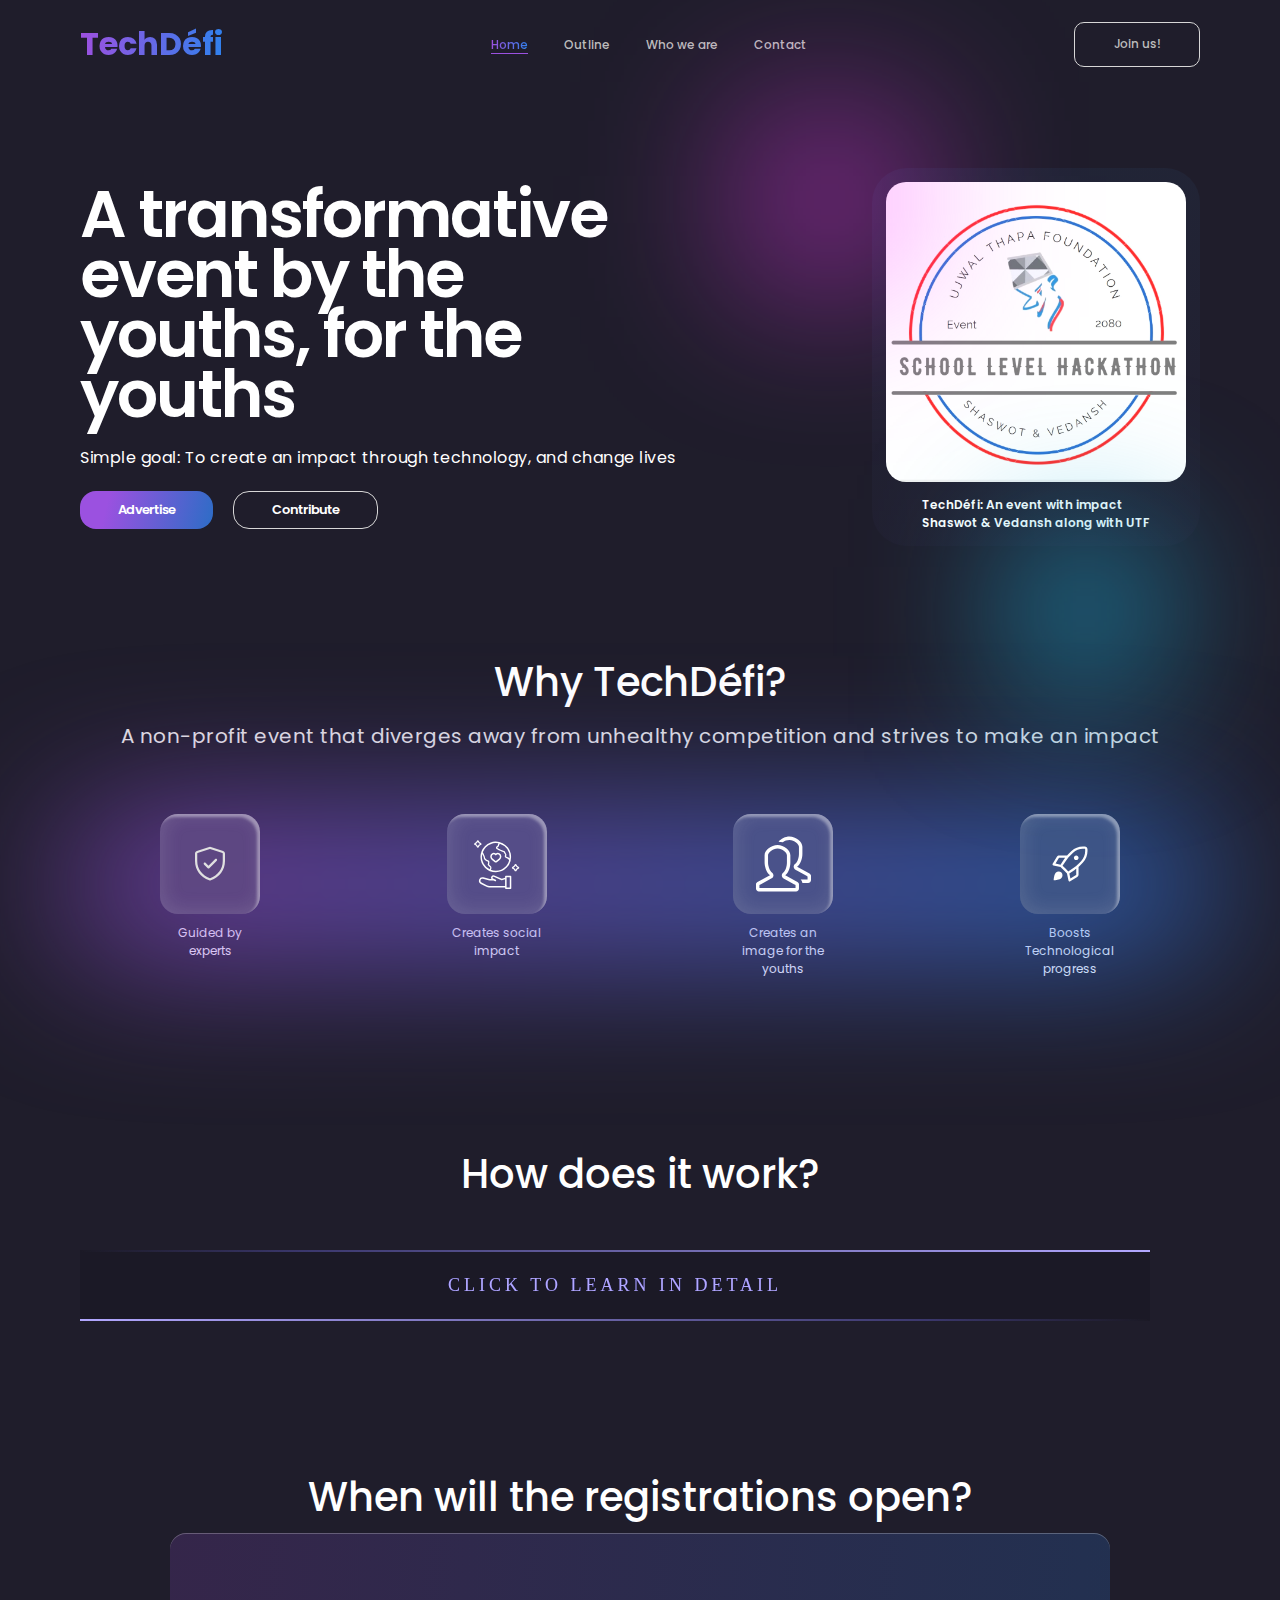
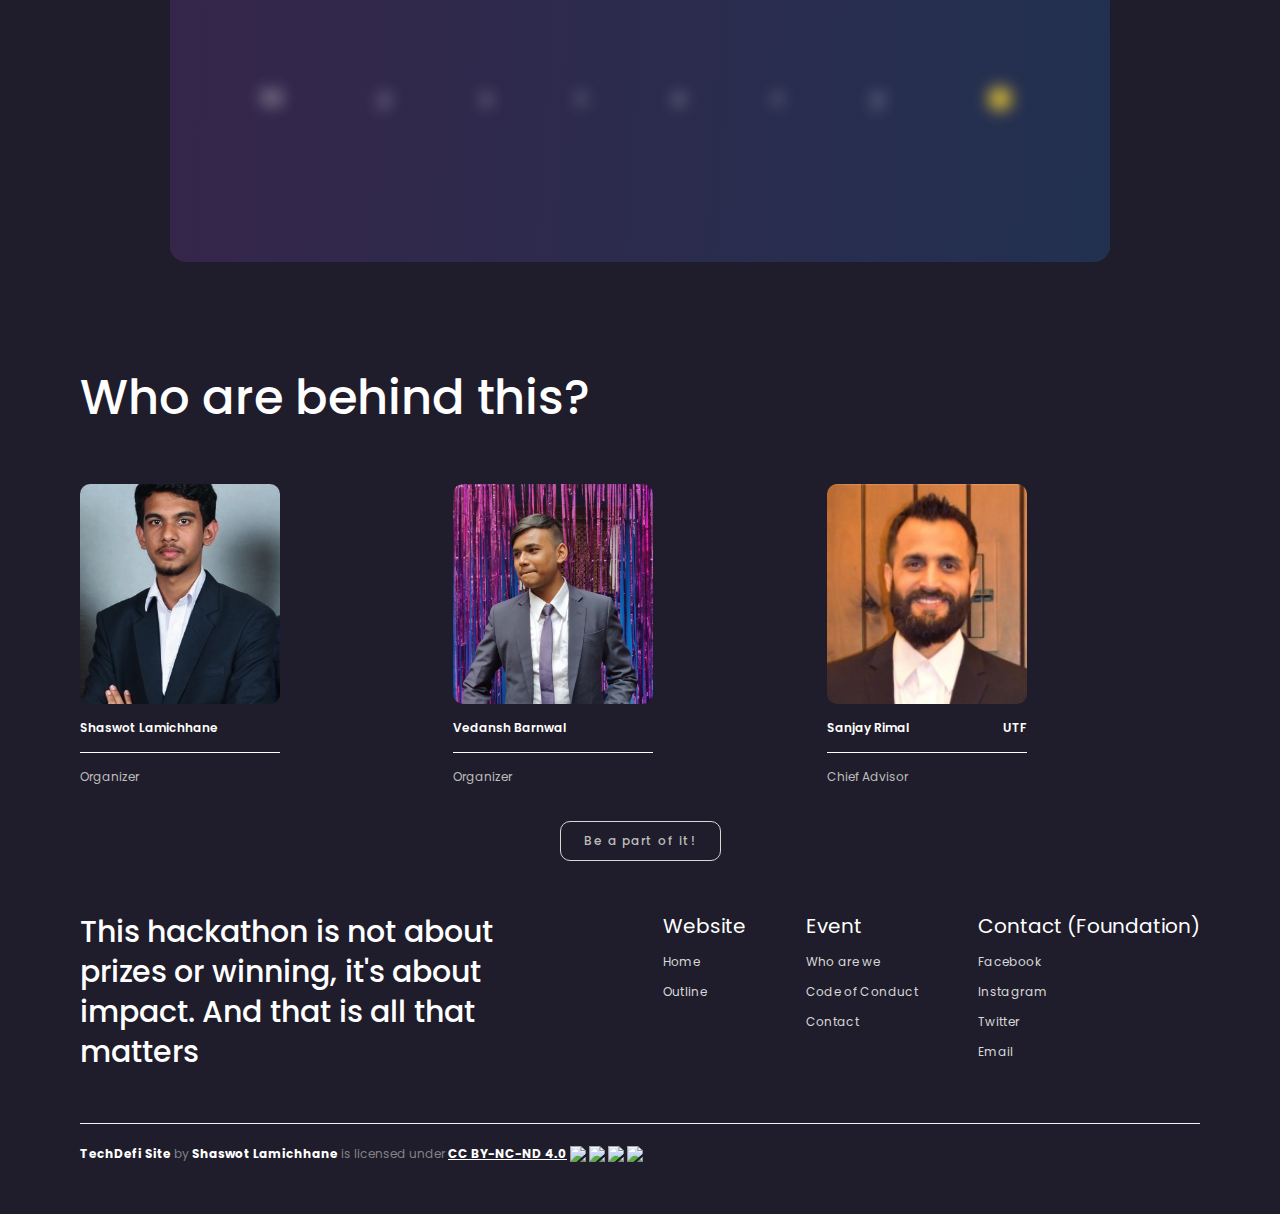
==== commit 96a627a9: "changed decorations for the outline" ====
--- a/site.html
+++ b/site.html
@@ -25,7 +25,7 @@
             </button>
           <div class="navlinkwrap">
             <span class="navlink selectedlink"  style="cursor: pointer;" onclick="window.location.href='/'">Home</span>
-            <span id="o" style="cursor: pointer;"class="navlink " "><a href="outline.html">Outline</a></span>
+            <span id="o" style="cursor: pointer;"class="navlink"><a href="outline.html" style="text-decoration: none; color: #BCBCBC;">Outline</a></span>
             <span style="cursor: pointer;"class="navlink"">Who we are</span>
             <span style="cursor: pointer;"class="navlink"onclick="window.location.href='mailto:hackathon@ujwalthapafoundation.org'">Contact</span>
           </div>
--- a/css/style.css
+++ b/css/style.css
@@ -114,7 +114,7 @@
     font-style: normal;
     font-weight: 500;
     font-size: 12px;
-    color: #BCBCBC;
+    color: #BCBCBC;    
   }
   .navbar .navlink.selectedlink {
     background: linear-gradient(93.51deg, #9B51E0 2.84%, #3081ED 99.18%);
